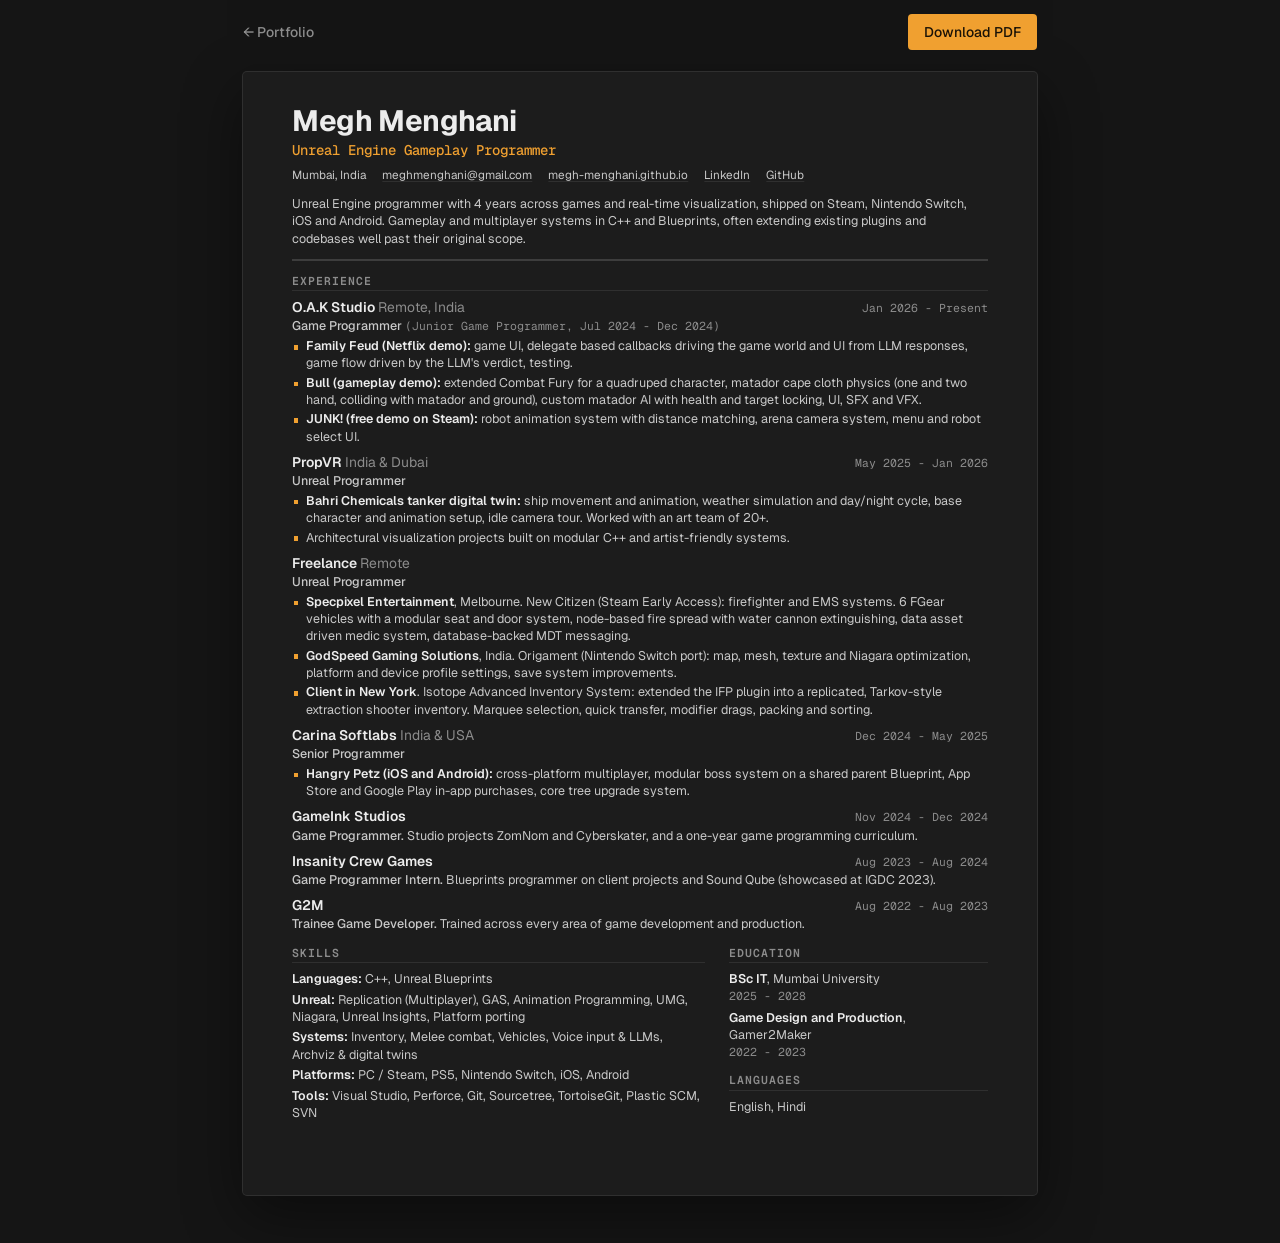
==== resume/index.html @ 4019c04d "Add resume page and PDF, responsive spacing, UE crosshair cursor, layout fixes" ====
<!DOCTYPE html>
<html lang="en">
<head>
  <meta charset="UTF-8">
  <meta name="viewport" content="width=device-width, initial-scale=1.0">
  <title>Megh Menghani | Resume</title>
  <meta name="description" content="Resume of Megh Menghani, Unreal Engine gameplay programmer.">
  <meta name="theme-color" content="#151515">
  <link rel="icon" type="image/png" href="../assets/images/favicon.png">
  <link rel="preconnect" href="https://fonts.googleapis.com">
  <link rel="preconnect" href="https://fonts.gstatic.com" crossorigin>
  <link href="https://fonts.googleapis.com/css2?family=Geist:wght@400;500;600;700&family=Geist+Mono:wght@400;500&display=swap" rel="stylesheet">
  <style>
    /* Web: an A4 sheet on the portfolio's dark editor background. Print/PDF: just the sheet. */
    :root {
      --bg: #151515; --line: #2f2f2f; --text-muted: #8c8c8c; --accent: #f0a030;
      /* The sheet follows the site's dark editor theme, on screen and in the PDF */
      --paper: #1c1c1c; --ink: #ececec; --ink-soft: #c8c8c8; --ink-muted: #8c8c8c; --rule: #2f2f2f; --rule-strong: #3d3d3d; --title: #f0a030;
      --font: "Geist", system-ui, -apple-system, "Segoe UI", sans-serif;
      --mono: "Geist Mono", ui-monospace, Consolas, monospace;
    }
    * { box-sizing: border-box; }
    body { margin: 0; background: var(--bg); font-family: var(--font); color: var(--ink); -webkit-font-smoothing: antialiased; }
    a, button, p, li, h1, h2, h3, span { cursor: crosshair; }
    a { color: inherit; text-decoration: none; }
    h1, h2, h3, p, ul { margin: 0; padding: 0; }
    ul { list-style: none; }

    .toolbar {
      position: sticky; top: 0; z-index: 2;
      display: flex; justify-content: space-between; align-items: center; gap: 12px;
      max-width: calc(210mm + 32px); margin: 0 auto; padding: 14px 16px;
      background: rgb(21 21 21 / .92); backdrop-filter: blur(8px); -webkit-backdrop-filter: blur(8px);
    }
    .toolbar a { font: 500 14px var(--font); }
    .back { color: var(--text-muted); }
    .back:hover { color: #ececec; }
    .download {
      display: inline-flex; align-items: center; height: 36px; padding: 0 16px;
      border-radius: 4px; background: var(--accent); color: #1a1206;
    }
    .download:hover { background: #f5b04e; }

    .sheet {
      width: 210mm; max-width: calc(100% - 32px); min-height: 297mm;
      margin: 8px auto 48px; padding: 9mm 13mm;
      background: var(--paper); border-radius: 4px; box-shadow: 0 0 0 1px var(--line), 0 20px 60px rgb(0 0 0 / .45);
      font-size: 9.4pt; line-height: 1.38;
    }

    header { padding-bottom: 9pt; border-bottom: 2px solid var(--rule-strong); }
    .name { font-size: 22pt; font-weight: 700; letter-spacing: -0.02em; line-height: 1.05; }
    .title { margin-top: 3pt; font: 500 10.5pt var(--mono); color: var(--title); }
    .contact { margin-top: 6pt; display: flex; flex-wrap: wrap; gap: 2pt 12pt; font-size: 8.8pt; color: var(--ink-soft); }
    .contact a { text-decoration: underline; text-decoration-color: var(--rule); text-underline-offset: 2px; }
    .summary { margin-top: 9pt; color: var(--ink-soft); }

    section { margin-top: 9pt; }
    h2 {
      margin-bottom: 5pt; padding-bottom: 2pt; border-bottom: 1px solid var(--rule);
      font: 600 8.6pt var(--mono); letter-spacing: .08em; text-transform: uppercase; color: var(--ink-muted);
    }
    .job + .job { margin-top: 6pt; }
    .job-head { display: flex; justify-content: space-between; gap: 12pt; align-items: baseline; }
    .job-head h3 { font-size: 10.4pt; font-weight: 600; }
    .job-head h3 span { font-weight: 400; color: var(--ink-muted); }
    .dates { flex: none; font: 8.6pt var(--mono); color: var(--ink-muted); }
    .role { font-weight: 500; color: var(--ink-soft); }
    .job ul { margin-top: 2pt; }
    .job li { position: relative; padding-left: 10pt; color: var(--ink-soft); }
    .job li + li { margin-top: 1.5pt; }
    .job li::before { content: ""; position: absolute; left: 1pt; top: .62em; width: 3.5pt; height: 3.5pt; background: var(--accent); }
    .job li b { color: var(--ink); font-weight: 600; }
    .one-liner { color: var(--ink-soft); }

    .cols { display: grid; grid-template-columns: 1.6fr 1fr; gap: 18pt; }
    .skills p + p { margin-top: 2.5pt; }
    .skills b, .edu b { font-weight: 600; color: var(--ink); }
    .skills p, .edu p { color: var(--ink-soft); }
    .edu p + p { margin-top: 3pt; }

    @media screen and (max-width: 820px) {
      .sheet { width: auto; min-height: 0; padding: 22px 18px; font-size: 13px; }
      .job-head { flex-direction: column; gap: 0; }
      .cols { grid-template-columns: 1fr; gap: 0; }
    }
    @page { size: A4; margin: 0; }
    @media print {
      html, body, .sheet { -webkit-print-color-adjust: exact; print-color-adjust: exact; }
      body { background: var(--paper); }
      .toolbar { display: none; }
      .sheet { margin: 0; width: 210mm; max-width: none; min-height: 0; box-shadow: none; border-radius: 0; }
    }
  </style>
</head>
<body>
  <nav class="toolbar" aria-label="Resume">
    <a class="back" href="../">&larr; Portfolio</a>
    <a class="download" href="../assets/docs/resume.pdf" download="Megh-Menghani-Resume.pdf">Download PDF</a>
  </nav>

  <main class="sheet">
    <header>
      <h1 class="name">Megh Menghani</h1>
      <p class="title">Unreal Engine Gameplay Programmer</p>
      <p class="contact">
        <span>Mumbai, India</span>
        <a href="mailto:meghmenghani@gmail.com">meghmenghani@gmail.com</a>
        <!-- phone -->
        <a href="https://megh-menghani.github.io">megh-menghani.github.io</a>
        <a href="https://www.linkedin.com/in/megh-menghani/">LinkedIn</a>
        <a href="https://github.com/Megh-Menghani">GitHub</a>
      </p>
      <p class="summary">Unreal Engine programmer with 4 years across games and real-time visualization, shipped on Steam, Nintendo Switch, iOS and Android. Gameplay and multiplayer systems in C++ and Blueprints, often extending existing plugins and codebases well past their original scope.</p>
    </header>

    <section>
      <h2>Experience</h2>

      <div class="job">
        <div class="job-head">
          <h3>O.A.K Studio <span>Remote, India</span></h3>
          <span class="dates">Jan 2026 - Present</span>
        </div>
        <p class="role">Game Programmer <span class="dates">(Junior Game Programmer, Jul 2024 - Dec 2024)</span></p>
        <ul>
          <li><b>Family Feud (Netflix demo):</b> game UI, delegate based callbacks driving the game world and UI from LLM responses, game flow driven by the LLM's verdict, testing.</li>
          <li><b>Bull (gameplay demo):</b> extended Combat Fury for a quadruped character, matador cape cloth physics (one and two hand, colliding with matador and ground), custom matador AI with health and target locking, UI, SFX and VFX.</li>
          <li><b>JUNK! (free demo on Steam):</b> robot animation system with distance matching, arena camera system, menu and robot select UI.</li>
        </ul>
      </div>

      <div class="job">
        <div class="job-head">
          <h3>PropVR <span>India &amp; Dubai</span></h3>
          <span class="dates">May 2025 - Jan 2026</span>
        </div>
        <p class="role">Unreal Programmer</p>
        <ul>
          <li><b>Bahri Chemicals tanker digital twin:</b> ship movement and animation, weather simulation and day/night cycle, base character and animation setup, idle camera tour. Worked with an art team of 20+.</li>
          <li>Architectural visualization projects built on modular C++ and artist-friendly systems.</li>
        </ul>
      </div>

      <div class="job">
        <div class="job-head">
          <h3>Freelance <span>Remote</span></h3>
          <span class="dates"><!-- TODO: dates --></span>
        </div>
        <p class="role">Unreal Programmer</p>
        <ul>
          <li><b>Specpixel Entertainment</b>, Melbourne. New Citizen (Steam Early Access): firefighter and EMS systems. 6 FGear vehicles with a modular seat and door system, node-based fire spread with water cannon extinguishing, data asset driven medic system, database-backed MDT messaging.</li>
          <li><b>GodSpeed Gaming Solutions</b>, India. Origament (Nintendo Switch port): map, mesh, texture and Niagara optimization, platform and device profile settings, save system improvements.</li>
          <li><b>Client in New York</b>. Isotope Advanced Inventory System: extended the IFP plugin into a replicated, Tarkov-style extraction shooter inventory. Marquee selection, quick transfer, modifier drags, packing and sorting.</li>
        </ul>
      </div>

      <div class="job">
        <div class="job-head">
          <h3>Carina Softlabs <span>India &amp; USA</span></h3>
          <span class="dates">Dec 2024 - May 2025</span>
        </div>
        <p class="role">Senior Programmer</p>
        <ul>
          <li><b>Hangry Petz (iOS and Android):</b> cross-platform multiplayer, modular boss system on a shared parent Blueprint, App Store and Google Play in-app purchases, core tree upgrade system.</li>
        </ul>
      </div>

      <div class="job">
        <div class="job-head">
          <h3>GameInk Studios</h3>
          <span class="dates">Nov 2024 - Dec 2024</span>
        </div>
        <p class="one-liner"><span class="role">Game Programmer.</span> Studio projects ZomNom and Cyberskater, and a one-year game programming curriculum.</p>
      </div>

      <div class="job">
        <div class="job-head">
          <h3>Insanity Crew Games</h3>
          <span class="dates">Aug 2023 - Aug 2024</span>
        </div>
        <p class="one-liner"><span class="role">Game Programmer Intern.</span> Blueprints programmer on client projects and Sound Qube (showcased at IGDC 2023).</p>
      </div>

      <div class="job">
        <div class="job-head">
          <h3>G2M</h3>
          <span class="dates">Aug 2022 - Aug 2023</span>
        </div>
        <p class="one-liner"><span class="role">Trainee Game Developer.</span> Trained across every area of game development and production.</p>
      </div>
    </section>

    <div class="cols">
      <section class="skills">
        <h2>Skills</h2>
        <p><b>Languages:</b> C++, Unreal Blueprints</p>
        <p><b>Unreal:</b> Replication (Multiplayer), GAS, Animation Programming, UMG, Niagara, Unreal Insights, Platform porting</p>
        <p><b>Systems:</b> Inventory, Melee combat, Vehicles, Voice input &amp; LLMs, Archviz &amp; digital twins</p>
        <p><b>Platforms:</b> PC / Steam, PS5, Nintendo Switch, iOS, Android</p>
        <p><b>Tools:</b> Visual Studio, Perforce, Git, Sourcetree, TortoiseGit, Plastic SCM, SVN</p>
      </section>
      <section class="edu">
        <h2>Education</h2>
        <p><b>BSc IT</b>, Mumbai University<br><span class="dates">2025 - 2028</span></p>
        <p><b>Game Design and Production</b>, Gamer2Maker<br><span class="dates">2022 - 2023</span></p>
        <h2 style="margin-top:9pt">Languages</h2>
        <p>English, Hindi</p>
      </section>
    </div>
  </main>
</body>
</html>
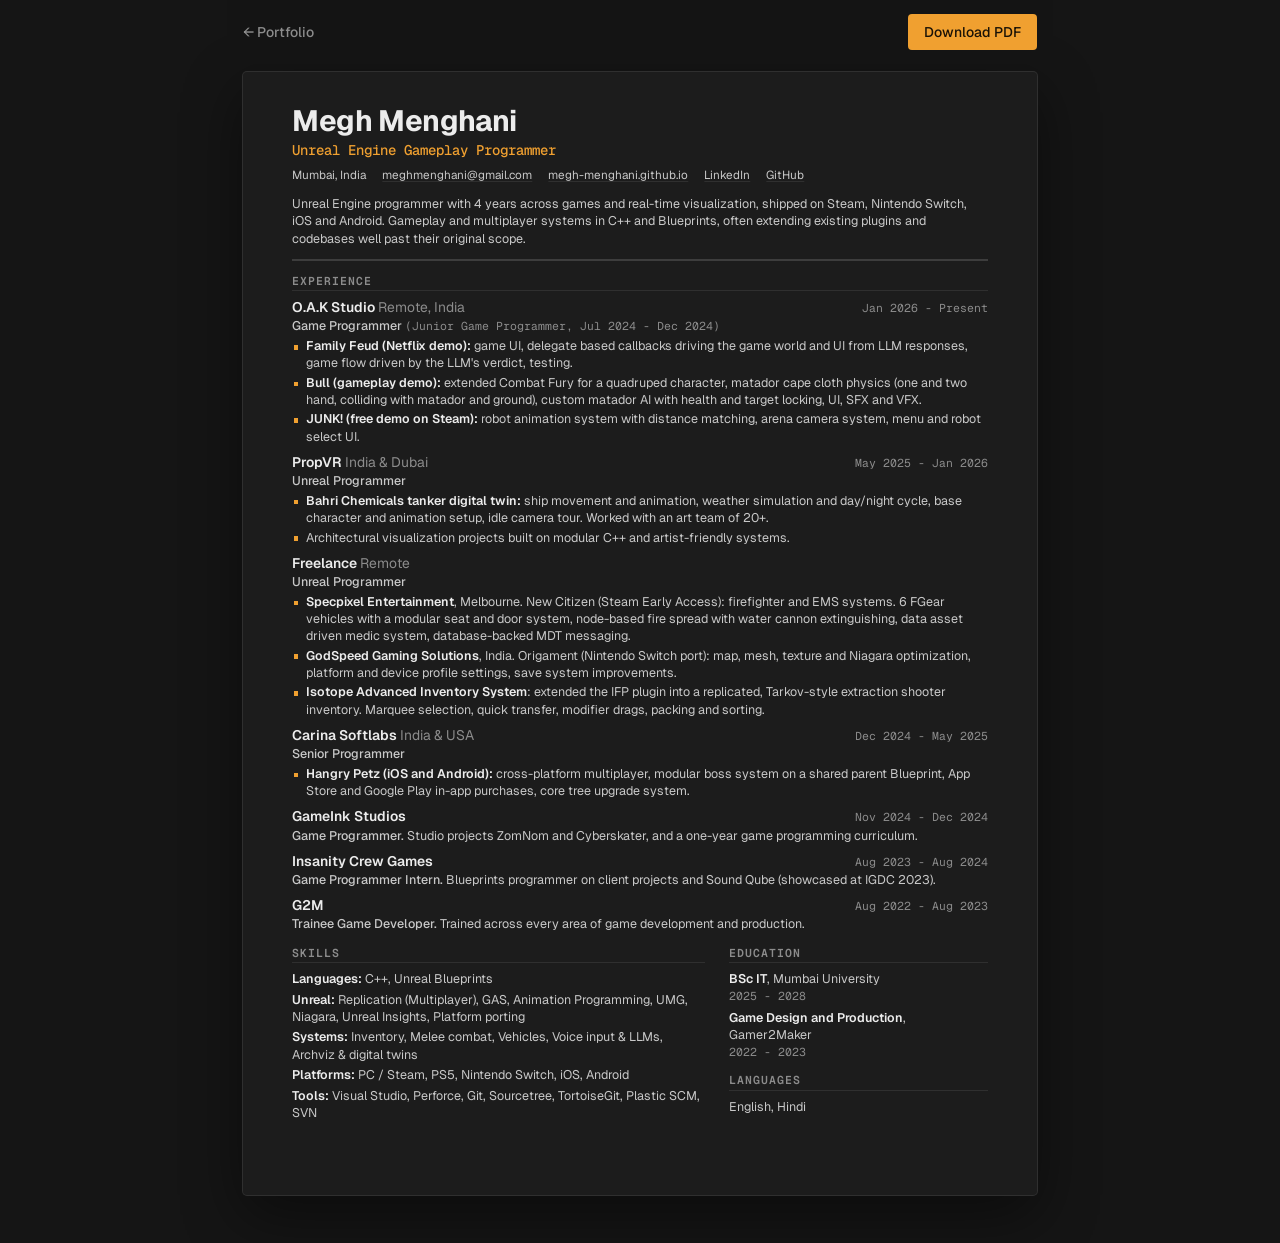
==== commit e7c90976: "Resume: lead Isotope line with the project name" ====
--- a/resume/index.html
+++ b/resume/index.html
@@ -151,7 +151,7 @@
         <ul>
           <li><b>Specpixel Entertainment</b>, Melbourne. New Citizen (Steam Early Access): firefighter and EMS systems. 6 FGear vehicles with a modular seat and door system, node-based fire spread with water cannon extinguishing, data asset driven medic system, database-backed MDT messaging.</li>
           <li><b>GodSpeed Gaming Solutions</b>, India. Origament (Nintendo Switch port): map, mesh, texture and Niagara optimization, platform and device profile settings, save system improvements.</li>
-          <li><b>Client in New York</b>. Isotope Advanced Inventory System: extended the IFP plugin into a replicated, Tarkov-style extraction shooter inventory. Marquee selection, quick transfer, modifier drags, packing and sorting.</li>
+          <li><b>Isotope Advanced Inventory System</b>: extended the IFP plugin into a replicated, Tarkov-style extraction shooter inventory. Marquee selection, quick transfer, modifier drags, packing and sorting.</li>
         </ul>
       </div>
 
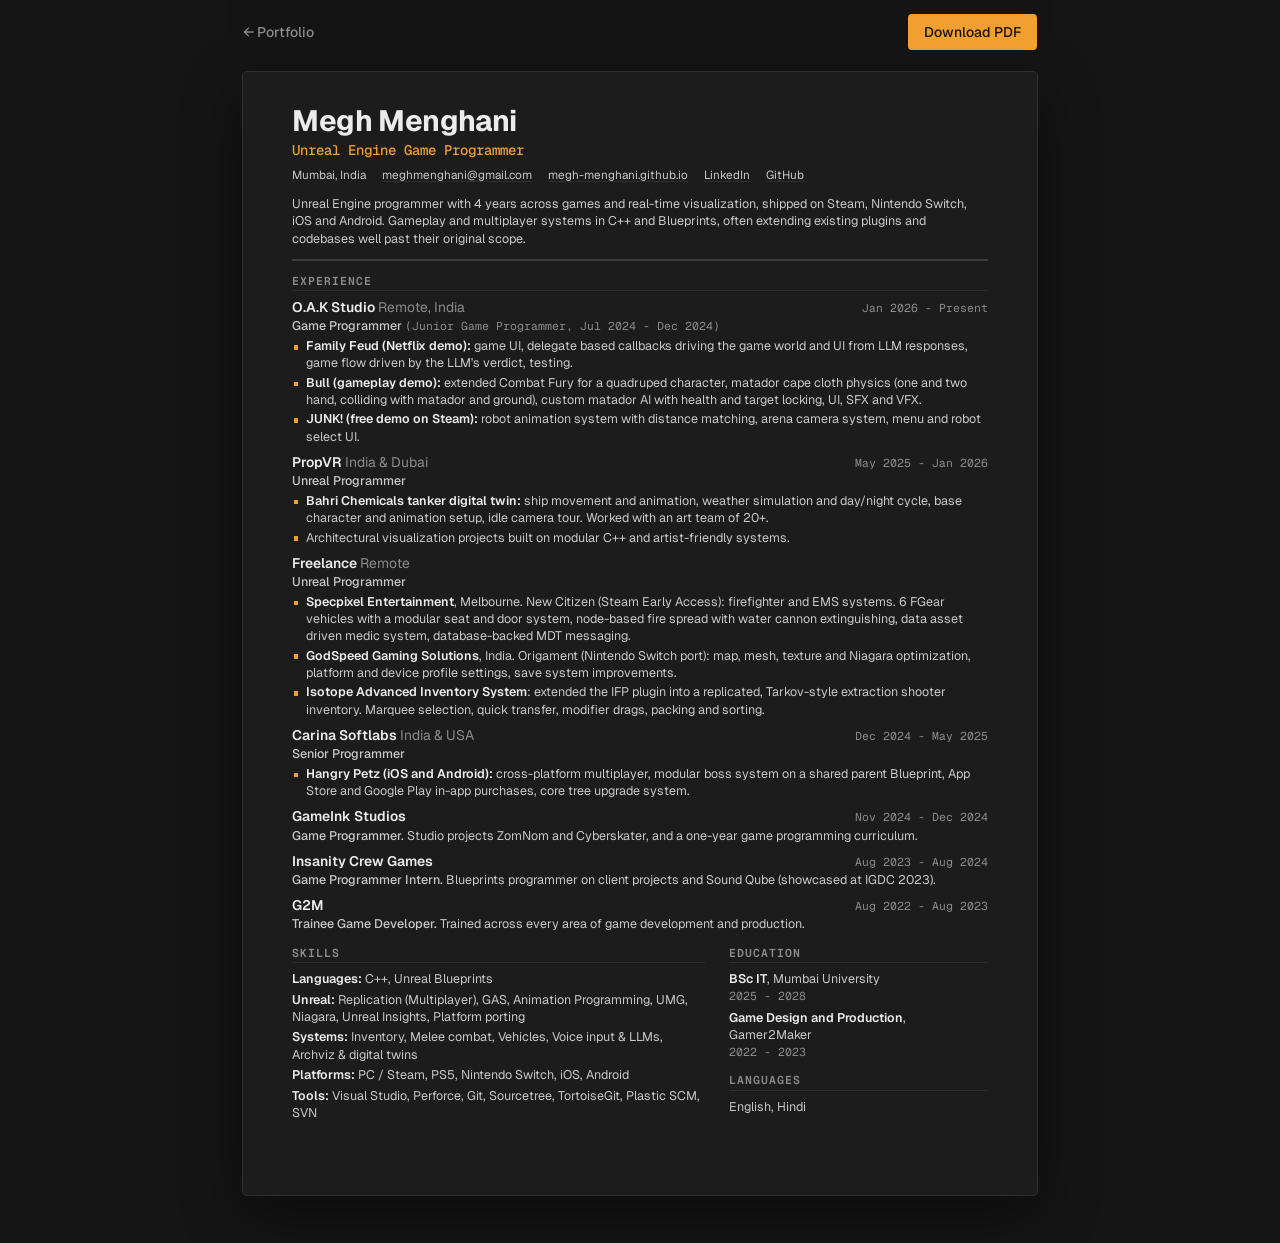
==== commit f42b27c6: "Game Programmer title, new hero and footer copy, link preview image" ====
--- a/resume/index.html
+++ b/resume/index.html
@@ -4,7 +4,16 @@
   <meta charset="UTF-8">
   <meta name="viewport" content="width=device-width, initial-scale=1.0">
   <title>Megh Menghani | Resume</title>
-  <meta name="description" content="Resume of Megh Menghani, Unreal Engine gameplay programmer.">
+  <meta name="description" content="Resume of Megh Menghani, Unreal Engine Game Programmer.">
+  <meta property="og:type" content="website">
+  <meta property="og:url" content="https://megh-menghani.github.io/resume/">
+  <meta property="og:title" content="Megh Menghani | Resume">
+  <meta property="og:description" content="Resume of Megh Menghani, Unreal Engine Game Programmer.">
+  <meta property="og:image" content="https://megh-menghani.github.io/assets/images/og-image.jpg">
+  <meta property="og:image:width" content="1200">
+  <meta property="og:image:height" content="627">
+  <meta property="og:image:alt" content="Megh Menghani, Unreal Engine Game Programmer, with Bull, Family Feud and Bahri project shots">
+  <meta name="twitter:card" content="summary_large_image">
   <meta name="theme-color" content="#151515">
   <link rel="icon" type="image/png" href="../assets/images/favicon.png">
   <link rel="preconnect" href="https://fonts.googleapis.com">
@@ -102,7 +111,7 @@
   <main class="sheet">
     <header>
       <h1 class="name">Megh Menghani</h1>
-      <p class="title">Unreal Engine Gameplay Programmer</p>
+      <p class="title">Unreal Engine Game Programmer</p>
       <p class="contact">
         <span>Mumbai, India</span>
         <a href="mailto:meghmenghani@gmail.com">meghmenghani@gmail.com</a>
